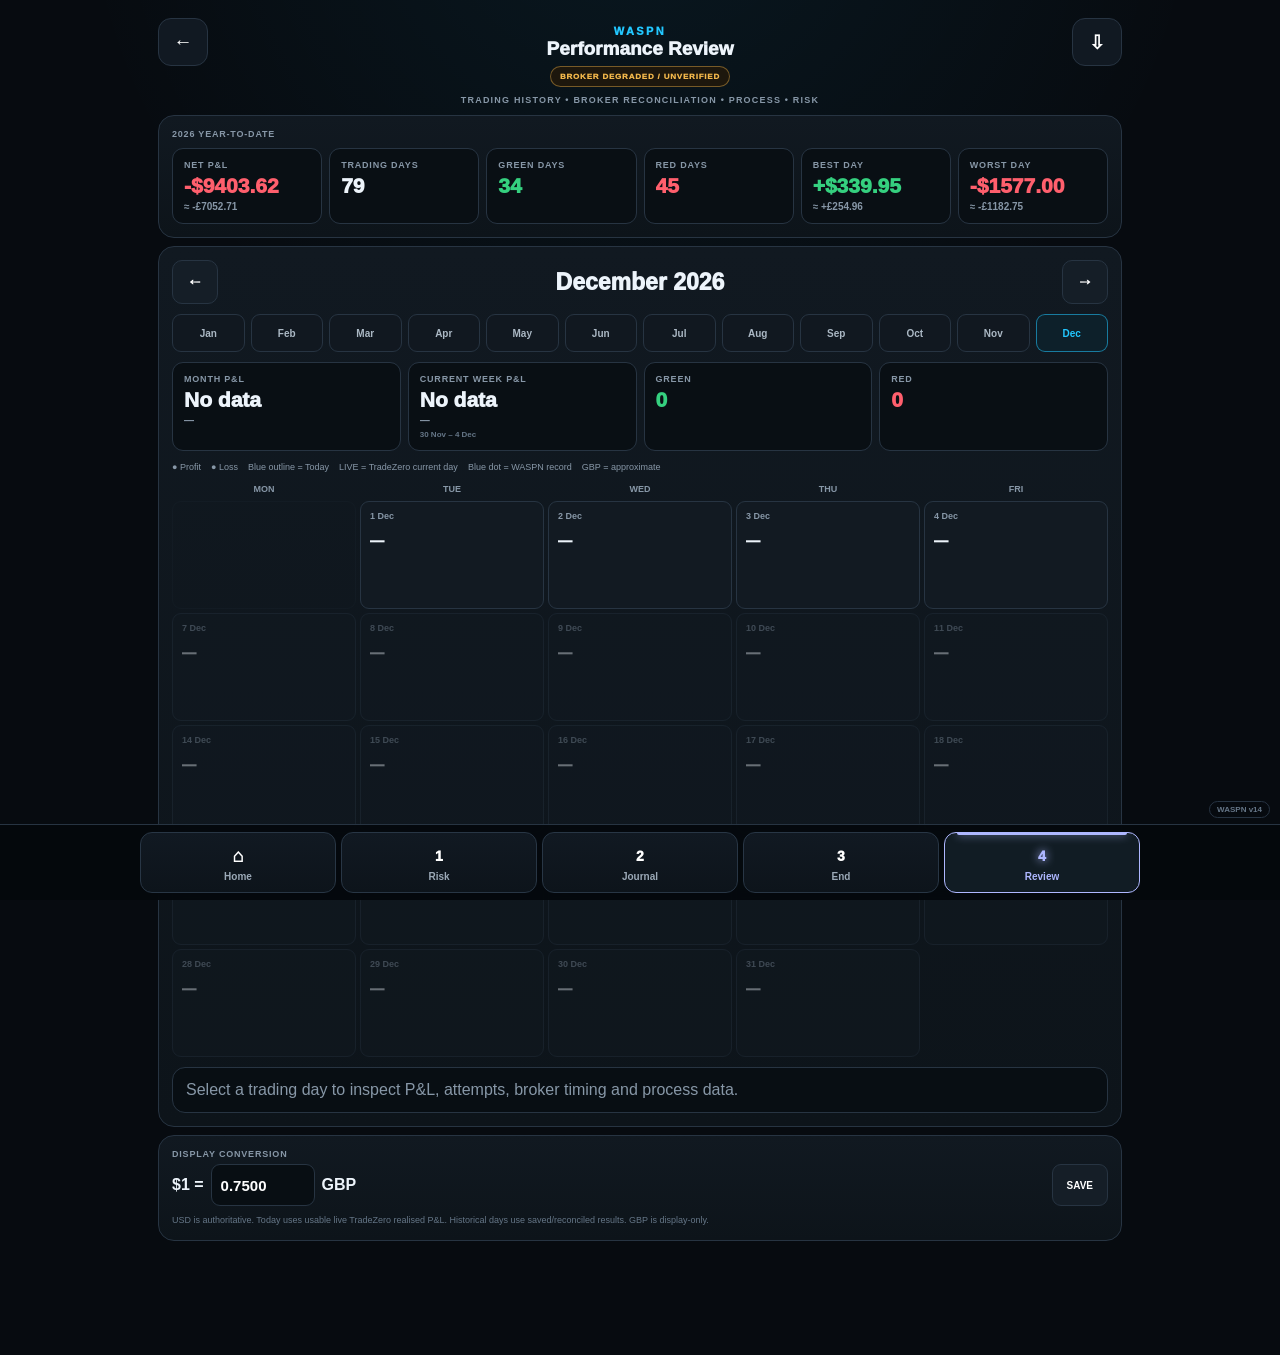
==== calendar-2026.html @ b07066f9 "feat: unify policy UI and harden PWA consistency" ====
<!DOCTYPE html>
<html lang="en">
<head>
<meta charset="UTF-8">
<meta name="viewport" content="width=device-width,initial-scale=1.0,viewport-fit=cover">
<meta name="theme-color" content="#070b10">
<meta name="apple-mobile-web-app-capable" content="yes">
<meta name="apple-mobile-web-app-status-bar-style" content="black-translucent">
<meta name="apple-mobile-web-app-title" content="WASPN">
<meta name="mobile-web-app-capable" content="yes">
<meta name="color-scheme" content="dark">

<link rel="manifest" href="manifest.webmanifest">
<link rel="apple-touch-icon" href="apple-touch-icon.png">

<title>WASPN • Performance Review</title>

<style>
:root{
  --bg:#070b10;
  --panel:#10171f;
  --panel2:#151e28;
  --panel3:#0b1117;
  --border:#273442;
  --text:#edf4fb;
  --muted:#8797a7;
  --muted2:#657687;
  --green:#35d07f;
  --red:#ff5f6d;
  --blue:#22c7ff;
  --amber:#f3b84b;
}

*{box-sizing:border-box}

html{
  min-height:100%;
  background:#070b10;
  -webkit-text-size-adjust:100%;
  scroll-behavior:smooth;
}

body{
  margin:0;
  min-height:100vh;
  min-height:100dvh;
  background:
    radial-gradient(circle at 50% -10%,rgba(34,199,255,.07),transparent 35%),
    #070b10;
  color:var(--text);
  font-family:-apple-system,BlinkMacSystemFont,"Segoe UI",Arial,Helvetica,sans-serif;
}

button,input{font:inherit}
button,a{-webkit-tap-highlight-color:transparent}

.wrap{
  width:100%;
  max-width:1000px;
  margin:0 auto;
  padding:max(10px,env(safe-area-inset-top)) 10px max(24px,env(safe-area-inset-bottom));
}

.topbar{
  display:grid;
  grid-template-columns:50px 1fr 50px;
  align-items:center;
  gap:8px;
}

.icon-btn{
  width:50px;
  height:48px;
  display:flex;
  align-items:center;
  justify-content:center;
  border:1px solid var(--border);
  border-radius:13px;
  background:#111922;
  color:white;
  text-decoration:none;
  font-size:19px;
  font-weight:900;
}

.icon-btn:active{transform:scale(.97)}

.product{text-align:center}

.wordmark{
  color:var(--blue);
  font-size:11px;
  font-weight:950;
  letter-spacing:2.4px;
}

.page-title{
  margin-top:1px;
  font-size:19px;
  font-weight:950;
}

.sub{
  margin:8px 0 10px;
  text-align:center;
  color:var(--muted);
  font-size:9px;
  font-weight:850;
  letter-spacing:1.2px;
  text-transform:uppercase;
}

.card{
  margin-top:8px;
  padding:13px;
  background:linear-gradient(180deg,#111921,#0d141a);
  border:1px solid var(--border);
  border-radius:16px;
}

.label{
  color:var(--muted);
  font-size:9px;
  font-weight:900;
  letter-spacing:.8px;
  text-transform:uppercase;
}

.green{color:var(--green)}
.red{color:var(--red)}
.blue{color:var(--blue)}
.amber{color:var(--amber)}
.muted{color:var(--muted)}

.year-grid{
  display:grid;
  grid-template-columns:1fr 1fr;
  gap:7px;
}

.metric{
  min-width:0;
  padding:11px;
  background:#090f14;
  border:1px solid var(--border);
  border-radius:11px;
}

.metric-value{
  margin-top:4px;
  font-size:21px;
  font-weight:950;
  white-space:nowrap;
  overflow:hidden;
  font-variant-numeric:tabular-nums;
}

.metric-sub{
  margin-top:3px;
  color:var(--muted);
  font-size:10px;
  font-weight:800;
  white-space:nowrap;
  overflow:hidden;
}

.week-range{
  margin-top:4px;
  color:var(--muted2);
  font-size:8px;
  font-weight:800;
  white-space:nowrap;
  overflow:hidden;
}

.month-head{
  display:grid;
  grid-template-columns:46px 1fr 46px;
  gap:7px;
  align-items:center;
}

.nav-btn{
  height:44px;
  border:1px solid var(--border);
  border-radius:10px;
  background:#151e27;
  color:white;
  font-weight:950;
  cursor:pointer;
}

.month-title{
  text-align:center;
  font-size:23px;
  font-weight:950;
}

.month-buttons{
  display:grid;
  grid-template-columns:repeat(4,1fr);
  gap:6px;
  margin-top:10px;
}

.month-jump{
  min-height:38px;
  border:1px solid var(--border);
  border-radius:9px;
  background:#111820;
  color:#abb8c4;
  font-size:10px;
  font-weight:900;
  cursor:pointer;
}

.month-jump.active{
  color:var(--blue);
  border-color:rgba(34,199,255,.55);
  background:#0d202a;
}

.month-stats{
  display:grid;
  grid-template-columns:1fr 1fr;
  gap:7px;
  margin-top:10px;
}

.legend{
  display:flex;
  flex-wrap:wrap;
  gap:10px;
  margin-top:11px;
  color:var(--muted);
  font-size:9px;
}

.calendar{
  display:grid;
  grid-template-columns:repeat(5,minmax(0,1fr));
  gap:4px;
  margin-top:12px;
}

.weekday{
  padding-bottom:3px;
  text-align:center;
  color:var(--muted);
  font-size:9px;
  font-weight:900;
  text-transform:uppercase;
}

.day{
  position:relative;
  min-width:0;
  min-height:91px;
  overflow:hidden;
  padding:7px 5px;
  background:#121a22;
  border:1px solid var(--border);
  border-radius:9px;
  cursor:pointer;
}

.day.empty{
  opacity:.15;
  cursor:default;
}

.day.future{
  opacity:.4;
}

.day.today{
  border:2px solid var(--blue);
  box-shadow:
    0 0 0 1px rgba(34,199,255,.18),
    0 0 18px rgba(34,199,255,.12);
}

.day.today::before{
  content:"TODAY";
  position:absolute;
  top:4px;
  left:5px;
  color:var(--blue);
  font-size:6px;
  font-weight:950;
  letter-spacing:.6px;
}

.day.today .date{
  padding-top:8px;
}

.day.green-day{
  background:#0f1e16;
  border-color:#28583e;
}

.day.red-day{
  background:#211216;
  border-color:#58303a;
}

.day.today.green-day,
.day.today.red-day{
  border-color:var(--blue);
}

.day.saved-day::after{
  content:"•";
  position:absolute;
  top:3px;
  right:6px;
  color:var(--blue);
  font-size:17px;
  font-weight:950;
}

.date{
  color:var(--muted);
  font-size:9px;
  font-weight:800;
  white-space:nowrap;
}

.pnl{margin-top:12px}

.pnl-usd{
  font-size:clamp(9px,2.8vw,14px);
  font-weight:950;
  letter-spacing:-.3px;
  white-space:nowrap;
}

.pnl-gbp{
  margin-top:4px;
  color:var(--muted);
  font-size:clamp(8px,2.3vw,11px);
  font-weight:800;
  white-space:nowrap;
}

.live-badge{
  margin-top:5px;
  color:var(--blue);
  font-size:7px;
  font-weight:950;
  letter-spacing:.5px;
  text-transform:uppercase;
}

.detail{
  margin-top:10px;
  padding:13px;
  background:#080e13;
  border:1px solid var(--border);
  border-radius:13px;
}

.detail-date{
  font-size:13px;
  font-weight:950;
}

.detail-main{
  margin-top:6px;
  font-size:31px;
  font-weight:950;
  font-variant-numeric:tabular-nums;
}

.detail-gbp{
  margin-top:2px;
  color:var(--muted);
  font-size:16px;
  font-weight:850;
}

.pnl-source{
  margin-top:7px;
  color:var(--blue);
  font-size:9px;
  font-weight:900;
  letter-spacing:.5px;
  text-transform:uppercase;
}

.detail-grid{
  display:grid;
  grid-template-columns:1fr 1fr;
  gap:7px;
  margin-top:10px;
}

.detail-item{
  padding:9px;
  background:#121a22;
  border:1px solid var(--border);
  border-radius:9px;
}

.detail-value{
  margin-top:4px;
  font-size:14px;
  font-weight:950;
}

.trade{
  margin-top:7px;
  padding:10px;
  background:#121a22;
  border:1px solid var(--border);
  border-radius:9px;
  font-size:11px;
  line-height:1.5;
}

.trade-row{
  display:flex;
  justify-content:space-between;
  gap:10px;
  margin-top:4px;
}

.trade-row span:first-child{color:var(--muted)}

.trade-gbp{
  color:var(--muted);
  font-size:10px;
}

.timing-pending{
  margin-top:7px;
  color:var(--amber);
  font-size:9px;
  font-weight:850;
}

.reconciled{
  margin-top:7px;
  color:var(--blue);
  font-size:9px;
  font-weight:850;
}

.trade-setup{
  margin-top:11px;
  padding-top:10px;
  border-top:1px solid var(--border);
}

.trade-setup-label{
  color:#a9c9d6;
  font-size:9px;
  font-weight:900;
  letter-spacing:.8px;
  text-transform:uppercase;
}

.trade-setup-text{
  margin-top:6px;
  color:var(--text);
  font-size:11px;
  line-height:1.5;
}

.review-note{
  margin-top:8px;
  padding:9px;
  background:#0b151d;
  border:1px solid rgba(34,199,255,.18);
  border-radius:9px;
  color:var(--muted);
  font-size:9px;
  line-height:1.45;
}

.fx-row{
  display:flex;
  align-items:end;
  justify-content:space-between;
  gap:10px;
}

.fx-wrap{
  display:flex;
  align-items:center;
  gap:7px;
  margin-top:5px;
}

.fx-wrap input{
  width:104px;
  min-height:42px;
  padding:8px 9px;
  border:1px solid var(--border);
  border-radius:9px;
  background:#080e13;
  color:white;
  font-size:15px;
  font-weight:900;
}

.save-fx{
  min-height:42px;
  padding:0 14px;
  border:1px solid var(--border);
  border-radius:9px;
  background:#151e27;
  color:white;
  font-size:10px;
  font-weight:900;
}

.fx-note{
  margin-top:8px;
  color:var(--muted2);
  font-size:9px;
  line-height:1.4;
}

@media(min-width:700px){
  .wrap{padding:18px}
  .year-grid{grid-template-columns:repeat(6,1fr)}
  .month-stats{grid-template-columns:repeat(4,1fr)}
  .month-buttons{grid-template-columns:repeat(12,1fr)}
  .day{min-height:108px;padding:9px}
  .detail-grid{grid-template-columns:repeat(4,1fr)}
}
</style>
</head>

<body>

<div class="wrap" id="top">

<header>
  <div class="topbar">
    <a href="index.html" class="icon-btn" aria-label="Home">←</a>

    <div class="product">
      <div class="wordmark">WASPN</div>
      <div class="page-title">Performance Review</div>
    </div>

    <a href="data-backup.html" class="icon-btn" aria-label="Backup">⇩</a>
  </div>

  <div class="sub">
    Trading History • Broker Reconciliation • Process • Risk
  </div>
</header>

<section class="card">
  <div class="label">2026 Year-to-Date</div>

  <div class="year-grid" style="margin-top:9px;">

    <div class="metric">
      <div class="label">Net P&amp;L</div>
      <div id="yearPnlUsd" class="metric-value">—</div>
      <div id="yearPnlGbp" class="metric-sub">—</div>
    </div>

    <div class="metric">
      <div class="label">Trading Days</div>
      <div id="yearDays" class="metric-value">0</div>
    </div>

    <div class="metric">
      <div class="label">Green Days</div>
      <div id="yearGreen" class="metric-value green">0</div>
    </div>

    <div class="metric">
      <div class="label">Red Days</div>
      <div id="yearRed" class="metric-value red">0</div>
    </div>

    <div class="metric">
      <div class="label">Best Day</div>
      <div id="yearBestDayUsd" class="metric-value green">—</div>
      <div id="yearBestDayGbp" class="metric-sub">—</div>
    </div>

    <div class="metric">
      <div class="label">Worst Day</div>
      <div id="yearWorstDayUsd" class="metric-value red">—</div>
      <div id="yearWorstDayGbp" class="metric-sub">—</div>
    </div>

  </div>
</section>

<section class="card">

  <div class="month-head">
    <button id="prev" class="nav-btn" type="button">←</button>
    <div id="monthTitle" class="month-title">—</div>
    <button id="next" class="nav-btn" type="button">→</button>
  </div>

  <div id="monthButtons" class="month-buttons"></div>

  <div class="month-stats">

    <div class="metric">
      <div class="label">Month P&amp;L</div>
      <div id="monthPnlUsd" class="metric-value">—</div>
      <div id="monthPnlGbp" class="metric-sub">—</div>
    </div>

    <div class="metric">
      <div class="label">Current Week P&amp;L</div>
      <div id="weekPnlUsd" class="metric-value">—</div>
      <div id="weekPnlGbp" class="metric-sub">—</div>
      <div id="weekRange" class="week-range">—</div>
    </div>

    <div class="metric">
      <div class="label">Green</div>
      <div id="greenDays" class="metric-value green">0</div>
    </div>

    <div class="metric">
      <div class="label">Red</div>
      <div id="redDays" class="metric-value red">0</div>
    </div>

  </div>

  <div class="legend">
    <span>● Profit</span>
    <span>● Loss</span>
    <span>Blue outline = Today</span>
    <span>LIVE = TradeZero current day</span>
    <span>Blue dot = WASPN record</span>
    <span>GBP = approximate</span>
  </div>

  <div class="calendar">
    <div class="weekday">Mon</div>
    <div class="weekday">Tue</div>
    <div class="weekday">Wed</div>
    <div class="weekday">Thu</div>
    <div class="weekday">Fri</div>

    <div id="calendarDays" style="display:contents;"></div>
  </div>

  <div id="detail" class="detail">
    <div class="muted">
      Select a trading day to inspect P&amp;L, attempts, broker timing and process data.
    </div>
  </div>

</section>

<section class="card">

  <div class="fx-row">

    <div>
      <div class="label">Display Conversion</div>

      <div class="fx-wrap">
        <strong>$1 =</strong>

        <input
          id="fxRate"
          type="number"
          min="0.01"
          max="2"
          step="0.0001"
          value="0.7500"
        >

        <strong>GBP</strong>
      </div>
    </div>

    <button id="saveFxBtn" class="save-fx" type="button">
      SAVE
    </button>

  </div>

  <div class="fx-note">
    USD is authoritative. Today uses usable live TradeZero realised P&amp;L. Historical days use saved/reconciled results. GBP is display-only.
  </div>

</section>

</div>

<script src="session-rules.js?v=4"></script>
<script src="tradezero-live.js?v=4"></script>

<script>

const STORAGE_KEY = "waspnJournalV2";
const FX_STORAGE_KEY = "waspnUsdGbpRateV1";
const DEFAULT_FX_RATE = 0.7500;

const tradingData = {
  "2026-06-30":50.30,

  "2026-07-01":39.67,
  "2026-07-02":-379.18,
  "2026-07-06":-208.32,
  "2026-07-07":-225.94,
  "2026-07-08":-83.53,
  "2026-07-09":100.11,
  "2026-07-10":-394.58,
  "2026-07-13":18.12,
  "2026-07-14":-116.76,
  "2026-07-15":5.86,
  "2026-07-16":-83.74,
  "2026-07-17":-18.83,
  "2026-07-20":-35.90,
  "2026-07-21":45.40,
  "2026-07-22":85.58,
  "2026-07-23":-383.95,
  "2026-07-24":-296.24,
  "2026-07-27":-481.58,
  "2026-07-28":-558.70,
  "2026-07-29":16.89,
  "2026-07-30":24.27,
  "2026-07-31":15.92,

  "2026-08-03":47.24,
  "2026-08-04":99.86,
  "2026-08-05":59.42,
  "2026-08-06":-105.88,
  "2026-08-07":72.98,
  "2026-08-10":-386.95,
  "2026-08-11":-152.17,
  "2026-08-12":-67.56,
  "2026-08-13":20.05,
  "2026-08-14":-29.16,
  "2026-08-17":-7.59,
  "2026-08-18":197.55,
  "2026-08-19":98.21,
  "2026-08-20":-1577.00,
  "2026-08-21":10.56,
  "2026-08-24":-3.68,
  "2026-08-25":-435.49,
  "2026-08-26":-840.25,
  "2026-08-27":33.55,
  "2026-08-28":46.90,
  "2026-08-31":96.24,

  "2026-09-01":-193.99,
  "2026-09-02":-41.68,
  "2026-09-03":-232.65,
  "2026-09-04":-403.03,
  "2026-09-08":-21.27,
  "2026-09-09":188.32,
  "2026-09-10":39.66,
  "2026-09-11":-42.66,
  "2026-09-14":-14.48,
  "2026-09-15":-220.39,
  "2026-09-16":159.08,
  "2026-09-17":169.43,
  "2026-09-18":86.85,
  "2026-09-21":-544.24,
  "2026-09-22":182.20,
  "2026-09-23":-855.48,
  "2026-09-24":51.15,
  "2026-09-25":-423.36,
  "2026-09-30":-150.79,

  "2026-10-01":39.76,
  "2026-10-02":-19.49,
  "2026-10-05":-509.05,
  "2026-10-06":176.03,
  "2026-10-07":48.84,
  "2026-10-08":-142.03,
  "2026-10-09":-86.05,
  "2026-10-12":293.19,
  "2026-10-13":339.95,
  "2026-10-14":122.73,
  "2026-10-15":-908.32,
  "2026-10-19":-2.53,
  "2026-10-20":-74.58,
  "2026-10-21":-31.44,
  "2026-10-22":-599.78,
  "2026-10-23":-95.22
};

const months = [
  "January","February","March","April",
  "May","June","July","August",
  "September","October","November","December"
];

function getJournal(){
  try{
    return JSON.parse(
      localStorage.getItem(STORAGE_KEY)
    ) || {};
  }catch{
    return {};
  }
}

function getNewYorkDateParts(){
  const parts = new Intl.DateTimeFormat(
    "en-CA",
    {
      timeZone:"America/New_York",
      year:"numeric",
      month:"2-digit",
      day:"2-digit"
    }
  ).formatToParts(new Date());

  const values = {};

  parts.forEach(part => {
    if(part.type !== "literal"){
      values[part.type] = part.value;
    }
  });

  return {
    year:Number(values.year),
    month:Number(values.month),
    day:Number(values.day)
  };
}

function getNewYorkDateKey(){
  const ny = getNewYorkDateParts();

  return (
    String(ny.year) +
    "-" +
    String(ny.month).padStart(2,"0") +
    "-" +
    String(ny.day).padStart(2,"0")
  );
}

const initialNyDate = getNewYorkDateParts();

let currentMonth =
  initialNyDate.year === 2026
    ? initialNyDate.month - 1
    : 9;

function getLiveTradeZeroResult(date){

  if(date !== getNewYorkDateKey()){
    return null;
  }

  if(
    !window.WASPNTradeZero ||
    typeof window.WASPNTradeZero.getState !== "function"
  ){
    return null;
  }

  let state;

  try{
    state = window.WASPNTradeZero.getState();
  }catch{
    return null;
  }

  if(!state || typeof state !== "object"){
    return null;
  }

  if(
    state.tradeDate &&
    state.tradeDate !== date
  ){
    return null;
  }

  const pnl =
    Number(state.dayRealized);

  if(!Number.isFinite(pnl)){
    return null;
  }

  const explicitlyUsable =
    state.usable === true;

  const compatibleUsable =
    state.usable !== false &&
    state.tradeZeroConnected === true &&
    state.dataFresh === true;

  if(
    !explicitlyUsable &&
    !compatibleUsable
  ){
    return null;
  }

  return {
    value:pnl,
    source:"TradeZero live",
    live:true
  };
}

function getDailyResult(
  date,
  day = null
){

  const live =
    getLiveTradeZeroResult(date);

  if(live){
    return live;
  }

  const record =
    day ||
    getJournal()[date] ||
    {};

  if(
    typeof record.brokerDailyNet === "number" &&
    Number.isFinite(record.brokerDailyNet)
  ){
    return {
      value:record.brokerDailyNet,
      source:"Broker reconciled",
      live:false
    };
  }

  if(
    Object.prototype.hasOwnProperty.call(
      tradingData,
      date
    )
  ){
    return {
      value:tradingData[date],
      source:"Broker history",
      live:false
    };
  }

  if(
    typeof record.totalNet === "number" &&
    Number.isFinite(record.totalNet)
  ){
    return {
      value:record.totalNet,
      source:"WASPN Journal",
      live:false
    };
  }

  return {
    value:null,
    source:"No P&L",
    live:false
  };
}

function combined(){

  const data = {
    ...tradingData
  };

  const journal =
    getJournal();

  Object.entries(journal)
    .forEach(([date,day]) => {

      const result =
        getDailyResult(date,day);

      if(
        typeof result.value === "number" &&
        Number.isFinite(result.value)
      ){
        data[date] = result.value;
      }

    });

  const today =
    getNewYorkDateKey();

  const live =
    getLiveTradeZeroResult(today);

  if(live){
    data[today] = live.value;
  }

  return data;
}

function getFxRate(){

  const saved =
    Number(
      localStorage.getItem(
        FX_STORAGE_KEY
      )
    );

  if(
    Number.isFinite(saved) &&
    saved > 0
  ){
    return saved;
  }

  return DEFAULT_FX_RATE;
}

function saveFxRate(){

  const input =
    document.getElementById(
      "fxRate"
    );

  const rate =
    Number(input.value);

  if(
    !Number.isFinite(rate) ||
    rate <= 0
  ){
    alert(
      "Enter a valid USD → GBP conversion rate."
    );

    return;
  }

  localStorage.setItem(
    FX_STORAGE_KEY,
    String(rate)
  );

  input.value =
    rate.toFixed(4);

  render();
}

function usdMoney(value){

  const n =
    Number(value || 0);

  if(n > 0){
    return "+$" + n.toFixed(2);
  }

  if(n < 0){
    return "-$" + Math.abs(n).toFixed(2);
  }

  return "$0.00";
}

function gbpMoney(usdValue){

  const gbp =
    Number(usdValue || 0) *
    getFxRate();

  if(gbp > 0){
    return "≈ +£" + gbp.toFixed(2);
  }

  if(gbp < 0){
    return "≈ -£" + Math.abs(gbp).toFixed(2);
  }

  return "≈ £0.00";
}

function isoFromUtcDate(date){
  return (
    date.getUTCFullYear() +
    "-" +
    String(
      date.getUTCMonth() + 1
    ).padStart(2,"0") +
    "-" +
    String(
      date.getUTCDate()
    ).padStart(2,"0")
  );
}

function getCurrentTradingWeek(){

  const ny =
    getNewYorkDateParts();

  const today =
    new Date(
      Date.UTC(
        ny.year,
        ny.month - 1,
        ny.day
      )
    );

  const weekday =
    today.getUTCDay();

  const daysFromMonday =
    weekday === 0
      ? 6
      : weekday - 1;

  const monday =
    new Date(today);

  monday.setUTCDate(
    today.getUTCDate() -
    daysFromMonday
  );

  const friday =
    new Date(monday);

  friday.setUTCDate(
    monday.getUTCDate() + 4
  );

  return {
    monday,
    friday,
    mondayKey:isoFromUtcDate(monday),
    fridayKey:isoFromUtcDate(friday)
  };
}

function shortDateLabel(date){
  return date.toLocaleDateString(
    "en-GB",
    {
      timeZone:"UTC",
      day:"numeric",
      month:"short"
    }
  );
}

function renderWeeklyPnl(){

  const week =
    getCurrentTradingWeek();

  const data =
    combined();

  let total = 0;
  let days = 0;

  Object.entries(data)
    .forEach(([date,value]) => {

      if(
        date >= week.mondayKey &&
        date <= week.fridayKey &&
        typeof value === "number" &&
        Number.isFinite(value)
      ){
        total += value;
        days++;
      }

    });

  const usd =
    document.getElementById(
      "weekPnlUsd"
    );

  const gbp =
    document.getElementById(
      "weekPnlGbp"
    );

  const range =
    document.getElementById(
      "weekRange"
    );

  range.textContent =
    shortDateLabel(week.monday) +
    " – " +
    shortDateLabel(week.friday);

  if(days === 0){

    usd.textContent = "No data";
    gbp.textContent = "—";
    usd.className = "metric-value";

    return;
  }

  usd.textContent =
    usdMoney(total);

  gbp.textContent =
    gbpMoney(total);

  usd.className =
    "metric-value " +
    (
      total >= 0
        ? "green"
        : "red"
    );
}

function timeToSeconds(value){

  if(!value){
    return null;
  }

  const match =
    String(value)
      .trim()
      .match(
        /^(\d{1,2}):(\d{2})(?::(\d{2}))?$/
      );

  if(!match){
    return null;
  }

  const hours =
    Number(match[1]);

  const minutes =
    Number(match[2]);

  const seconds =
    Number(match[3] || 0);

  if(
    hours > 23 ||
    minutes > 59 ||
    seconds > 59
  ){
    return null;
  }

  return (
    hours * 3600 +
    minutes * 60 +
    seconds
  );
}

function durationLabel(entry,exit){

  const start =
    timeToSeconds(entry);

  const finish =
    timeToSeconds(exit);

  if(
    start === null ||
    finish === null
  ){
    return null;
  }

  let duration =
    finish - start;

  if(duration < 0){
    duration +=
      24 * 60 * 60;
  }

  const minutes =
    Math.floor(duration / 60);

  const seconds =
    duration % 60;

  if(minutes >= 60){

    const hours =
      Math.floor(minutes / 60);

    const remainingMinutes =
      minutes % 60;

    return (
      hours +
      "h " +
      remainingMinutes +
      "m"
    );
  }

  return (
    minutes +
    "m " +
    String(seconds).padStart(2,"0") +
    "s"
  );
}

function key(month,day){

  return (
    "2026-" +
    String(month + 1).padStart(2,"0") +
    "-" +
    String(day).padStart(2,"0")
  );
}

function monthEntries(month){

  const prefix =
    "2026-" +
    String(month + 1).padStart(2,"0");

  return Object.entries(combined())
    .filter(([date]) =>
      date.startsWith(prefix)
    );
}

function setMoneyStat(
  usdId,
  gbpId,
  value,
  empty = false
){

  const usd =
    document.getElementById(usdId);

  const gbp =
    document.getElementById(gbpId);

  if(empty){
    usd.textContent = "—";
    gbp.textContent = "—";
    return;
  }

  usd.textContent =
    usdMoney(value);

  gbp.textContent =
    gbpMoney(value);
}

function renderStats(){

  const entries =
    monthEntries(currentMonth);

  const values =
    entries.map(item => item[1]);

  const total =
    values.reduce(
      (a,b) => a + b,
      0
    );

  const monthUsd =
    document.getElementById(
      "monthPnlUsd"
    );

  if(entries.length){

    setMoneyStat(
      "monthPnlUsd",
      "monthPnlGbp",
      total
    );

    monthUsd.className =
      "metric-value " +
      (
        total >= 0
          ? "green"
          : "red"
      );

  }else{

    monthUsd.textContent =
      "No data";

    document
      .getElementById(
        "monthPnlGbp"
      )
      .textContent =
        "—";

    monthUsd.className =
      "metric-value";
  }

  document
    .getElementById(
      "greenDays"
    )
    .textContent =
      values.filter(
        value => value > 0
      ).length;

  document
    .getElementById(
      "redDays"
    )
    .textContent =
      values.filter(
        value => value < 0
      ).length;

  const all =
    Object.values(combined());

  const ytd =
    all.reduce(
      (a,b) => a + b,
      0
    );

  setMoneyStat(
    "yearPnlUsd",
    "yearPnlGbp",
    ytd
  );

  document
    .getElementById(
      "yearPnlUsd"
    )
    .className =
      "metric-value " +
      (
        ytd >= 0
          ? "green"
          : "red"
      );

  document
    .getElementById(
      "yearDays"
    )
    .textContent =
      all.length;

  document
    .getElementById(
      "yearGreen"
    )
    .textContent =
      all.filter(
        value => value > 0
      ).length;

  document
    .getElementById(
      "yearRed"
    )
    .textContent =
      all.filter(
        value => value < 0
      ).length;

  if(all.length){

    const yearBest =
      Math.max(...all);

    const yearWorst =
      Math.min(...all);

    setMoneyStat(
      "yearBestDayUsd",
      "yearBestDayGbp",
      yearBest
    );

    setMoneyStat(
      "yearWorstDayUsd",
      "yearWorstDayGbp",
      yearWorst
    );

  }else{

    setMoneyStat(
      "yearBestDayUsd",
      "yearBestDayGbp",
      0,
      true
    );

    setMoneyStat(
      "yearWorstDayUsd",
      "yearWorstDayGbp",
      0,
      true
    );
  }

  renderWeeklyPnl();
}

function render(){

  document
    .getElementById(
      "monthTitle"
    )
    .textContent =
      months[currentMonth] +
      " 2026";

  document
    .querySelectorAll(
      ".month-jump"
    )
    .forEach(
      (button,index) => {

        button.classList.toggle(
          "active",
          index === currentMonth
        );
      }
    );

  renderStats();

  const container =
    document.getElementById(
      "calendarDays"
    );

  container.innerHTML = "";

  const first =
    new Date(
      2026,
      currentMonth,
      1
    );

  let dayIndex =
    first.getDay();

  dayIndex =
    dayIndex === 0
      ? 7
      : dayIndex;

  let offset =
    dayIndex - 1;

  if(offset > 4){
    offset = 0;
  }

  for(
    let i = 0;
    i < offset;
    i++
  ){

    const empty =
      document.createElement(
        "div"
      );

    empty.className =
      "day empty";

    container.appendChild(empty);
  }

  const days =
    new Date(
      2026,
      currentMonth + 1,
      0
    ).getDate();

  const data =
    combined();

  const journal =
    getJournal();

  const todayKey =
    getNewYorkDateKey();

  for(
    let day = 1;
    day <= days;
    day++
  ){

    const dateObj =
      new Date(
        2026,
        currentMonth,
        day
      );

    if(
      dateObj.getDay() === 0 ||
      dateObj.getDay() === 6
    ){
      continue;
    }

    const date =
      key(currentMonth,day);

    const result =
      getDailyResult(
        date,
        journal[date]
      );

    const value =
      result.value;

    const cell =
      document.createElement(
        "div"
      );

    cell.className =
      "day";

    if(
      typeof value === "number"
    ){

      cell.classList.add(
        value >= 0
          ? "green-day"
          : "red-day"
      );
    }

    if(journal[date]){
      cell.classList.add(
        "saved-day"
      );
    }

    if(date === todayKey){
      cell.classList.add(
        "today"
      );
    }

    if(date > todayKey){
      cell.classList.add(
        "future"
      );
    }

    const dateEl =
      document.createElement(
        "div"
      );

    dateEl.className =
      "date";

    dateEl.textContent =
      day +
      " " +
      months[currentMonth].slice(0,3);

    const pnl =
      document.createElement(
        "div"
      );

    pnl.className =
      "pnl";

    const pnlUsd =
      document.createElement(
        "div"
      );

    pnlUsd.className =
      "pnl-usd";

    const pnlGbp =
      document.createElement(
        "div"
      );

    pnlGbp.className =
      "pnl-gbp";

    if(
      typeof value === "number"
    ){

      pnlUsd.textContent =
        usdMoney(value);

      pnlGbp.textContent =
        gbpMoney(value);

      pnlUsd.classList.add(
        value >= 0
          ? "green"
          : "red"
      );

    }else{

      pnlUsd.textContent =
        "—";

      pnlGbp.textContent =
        "";
    }

    pnl.appendChild(pnlUsd);
    pnl.appendChild(pnlGbp);

    if(result.live){

      const liveBadge =
        document.createElement(
          "div"
        );

      liveBadge.className =
        "live-badge";

      liveBadge.textContent =
        "LIVE";

      pnl.appendChild(
        liveBadge
      );
    }

    cell.appendChild(dateEl);
    cell.appendChild(pnl);

    if(
      typeof value === "number" ||
      journal[date]
    ){

      cell.addEventListener(
        "click",
        () => showDetail(date)
      );
    }

    container.appendChild(cell);
  }
}

function getTradeNet(trade){

  if(
    typeof trade.actualNet === "number" &&
    Number.isFinite(trade.actualNet)
  ){
    return {
      value:Number(trade.actualNet),
      reconciled:true
    };
  }

  if(
    typeof trade.netPnl === "number" &&
    Number.isFinite(trade.netPnl)
  ){
    return {
      value:Number(trade.netPnl),
      reconciled:false
    };
  }

  if(
    typeof trade.calculatedNet === "number" &&
    Number.isFinite(trade.calculatedNet)
  ){
    return {
      value:Number(trade.calculatedNet),
      reconciled:false
    };
  }

  return {
    value:0,
    reconciled:false
  };
}

function showDetail(date){

  const day =
    getJournal()[date] || {};

  const result =
    getDailyResult(
      date,
      day
    );

  const value =
    result.value;

  const pretty =
    new Date(
      date + "T12:00:00"
    ).toLocaleDateString(
      "en-GB",
      {
        weekday:"long",
        day:"numeric",
        month:"long",
        year:"numeric"
      }
    );

  const trades =
    Array.isArray(day.trades)
      ? day.trades
      : [];

  const compliance =
    day.compliance &&
    typeof day.compliance.score === "number"
      ? day.compliance.score + "/3"
      : "—";

  const score =
    day.sessionScore &&
    typeof day.sessionScore.score === "number"
      ? day.sessionScore.score + "/5"
      : "—";

  const attempt =
    day.liveRisk
      ? (
          day.liveRisk.maxAttemptReached ??
          day.liveRisk.attempt ??
          0
        )
      : "—";

  const warning =
    day.liveRisk
      ? (
          day.liveRisk.warningReached
            ? "Yes"
            : "No"
        )
      : "—";

  const hardStop =
    day.liveRisk
      ? (
          day.liveRisk.hardStopReached
            ? "Yes"
            : "No"
        )
      : "—";

  const behavioural =
    day.liveRisk
      ? (
          day.liveRisk?.tilt ||
          day.liveRisk?.behaviouralLock?.active ||
          day.liveRisk?.behaviouralLock?.resetGateRequired ||
          trades.some(
            trade => trade.tilt === "yes"
          )
            ? "Yes"
            : "No"
        )
      : (
          trades.some(
            trade => trade.tilt === "yes"
          )
            ? "Yes"
            : "—"
        );

  const timedTrades =
    trades.filter(
      trade =>
        timeToSeconds(
          trade?.entryTime
        ) !== null &&
        timeToSeconds(
          trade?.exitTime
        ) !== null
    ).length;

  const timingStatus =
    trades.length > 0
      ? timedTrades +
        "/" +
        trades.length
      : "—";

  const tradeHtml =
    trades.map(
      (trade,index) => {

        const tradeNet =
          getTradeNet(trade);

        const net =
          tradeNet.value;

        const duration =
          durationLabel(
            trade.entryTime,
            trade.exitTime
          );

        const hasTiming =
          duration !== null;

        const entryPrice =
          Number(
            trade.entryPrice || 0
          );

        const exitPrice =
          Number(
            trade.exitPrice || 0
          );

        const shares =
          Number(
            trade.shares || 0
          );

        const journalFees =
          Number(
            trade.fees || 0
          );

        const brokerFees =
          (
            typeof trade.brokerFees === "number" &&
            Number.isFinite(
              trade.brokerFees
            )
          )
            ? Number(
                trade.brokerFees
              )
            : null;

        const displayedFees =
          brokerFees !== null
            ? brokerFees
            : journalFees;

        const setupReason =
          String(
            trade.setupReason ??
            trade.setup ??
            ""
          ).trim();

        return `
          <div class="trade">

            <strong>
              Trade ${index + 1}
              ${
                trade.ticker
                  ? " • " +
                    escapeHtml(
                      trade.ticker
                    )
                  : ""
              }
            </strong>

            <br>

            ${escapeHtml(
              trade.side || ""
            )}

            ${
              entryPrice
                ? `
                  <div class="trade-row">
                    <span>Entry</span>
                    <strong>${entryPrice}</strong>
                  </div>
                `
                : ""
            }

            ${
              exitPrice
                ? `
                  <div class="trade-row">
                    <span>Exit</span>
                    <strong>${exitPrice}</strong>
                  </div>
                `
                : ""
            }

            ${
              shares
                ? `
                  <div class="trade-row">
                    <span>Shares</span>
                    <strong>${shares}</strong>
                  </div>
                `
                : ""
            }

            ${
              displayedFees
                ? `
                  <div class="trade-row">
                    <span>
                      ${
                        brokerFees !== null
                          ? "Broker Fees"
                          : "Fees"
                      }
                    </span>
                    <strong>
                      -$${displayedFees.toFixed(2)}
                    </strong>
                  </div>
                `
                : ""
            }

            <div class="trade-row">
              <span>
                ${
                  tradeNet.reconciled
                    ? "Broker Trade Net"
                    : "Trade Net"
                }
              </span>

              <strong class="${net >= 0 ? "green" : "red"}">
                ${usdMoney(net)}
              </strong>
            </div>

            <div class="trade-gbp">
              ${gbpMoney(net)}
            </div>

            ${
              tradeNet.reconciled
                ? `
                  <div class="reconciled">
                    Broker P&amp;L reconciled
                  </div>
                `
                : ""
            }

            ${
              hasTiming
                ? `
                  <div class="reconciled">
                    Broker timing reconciled
                  </div>

                  <div class="trade-row">
                    <span>Entry Time</span>
                    <strong>
                      ${escapeHtml(
                        trade.entryTime
                      )}
                    </strong>
                  </div>

                  <div class="trade-row">
                    <span>Exit Time</span>
                    <strong>
                      ${escapeHtml(
                        trade.exitTime
                      )}
                    </strong>
                  </div>

                  <div class="trade-row">
                    <span>Duration</span>
                    <strong>${duration}</strong>
                  </div>
                `
                : `
                  <div class="timing-pending">
                    Timing pending broker reconciliation
                  </div>
                `
            }

            ${
              setupReason
                ? `
                  <div class="trade-setup">
                    <div class="trade-setup-label">
                      Setup Traded / Reason Trade Taken
                    </div>

                    <div class="trade-setup-text">
                      ${escapeHtml(
                        setupReason
                      )}
                    </div>
                  </div>
                `
                : ""
            }

          </div>
        `;
      }
    ).join("");

  const resultClass =
    typeof value === "number"
      ? (
          value >= 0
            ? "green"
            : "red"
        )
      : "";

  document
    .getElementById(
      "detail"
    )
    .innerHTML = `

      <div class="detail-date">
        ${pretty}
      </div>

      ${
        typeof value === "number"
          ? `
            <div class="detail-main ${resultClass}">
              ${usdMoney(value)}
            </div>

            <div class="detail-gbp">
              ${gbpMoney(value)}
            </div>

            <div class="pnl-source">
              P&amp;L source •
              ${escapeHtml(
                result.source
              )}
            </div>
          `
          : `
            <div class="detail-main">
              No saved P&amp;L
            </div>
          `
      }

      <div class="detail-grid">

        <div class="detail-item">
          <div class="label">Trades</div>
          <div class="detail-value">
            ${trades.length}
          </div>
        </div>

        <div class="detail-item">
          <div class="label">Max Attempt</div>
          <div class="detail-value">
            ${attempt}
          </div>
        </div>

        <div class="detail-item">
          <div class="label">Compliance</div>
          <div class="detail-value">
            ${compliance}
          </div>
        </div>

        <div class="detail-item">
          <div class="label">Process Score</div>
          <div class="detail-value">
            ${score}
          </div>
        </div>

        <div class="detail-item">
          <div class="label">-$75 Warning</div>
          <div class="detail-value">
            ${warning}
          </div>
        </div>

        <div class="detail-item">
          <div class="label">-$100 Stop</div>
          <div class="detail-value">
            ${hardStop}
          </div>
        </div>

        <div class="detail-item">
          <div class="label">Behavioural Risk</div>
          <div class="detail-value">
            ${behavioural}
          </div>
        </div>

        <div class="detail-item">
          <div class="label">Journal</div>
          <div class="detail-value">
            ${
              day.journalSavedAt
                ? "Saved"
                : "—"
            }
          </div>
        </div>

        <div class="detail-item">
          <div class="label">Broker Timing</div>
          <div class="detail-value">
            ${timingStatus}
          </div>
        </div>

      </div>

      ${
        result.live
          ? `
            <div class="review-note">
              Today’s P&amp;L is live from TradeZero and may change as additional trades complete. The permanent historical record will use the reconciled/saved result.
            </div>
          `
          : trades.length
            ? `
              <div class="review-note">
                Daily P&amp;L uses the broker-authoritative result when available. Reconciled trades use broker actual P&amp;L while the original WASPN setup, process and risk record remains attached to the day.
              </div>
            `
            : ""
      }

      ${tradeHtml}

      ${
        day.notes
          ? `
            <div class="trade">
              <strong>Session Note</strong>
              <br>
              ${escapeHtml(day.notes)}
            </div>
          `
          : ""
      }
    `;
}

function escapeHtml(value){
  return String(value || "")
    .replaceAll("&","&amp;")
    .replaceAll("<","&lt;")
    .replaceAll(">","&gt;")
    .replaceAll('"',"&quot;")
    .replaceAll("'","&#039;");
}

function buildButtons(){

  const holder =
    document.getElementById(
      "monthButtons"
    );

  months.forEach(
    (month,index) => {

      const button =
        document.createElement(
          "button"
        );

      button.className =
        "month-jump";

      button.textContent =
        month.slice(0,3);

      button.addEventListener(
        "click",
        () => {
          currentMonth = index;
          render();
        }
      );

      holder.appendChild(button);
    }
  );
}

document
  .getElementById("prev")
  .addEventListener(
    "click",
    () => {

      currentMonth =
        currentMonth === 0
          ? 11
          : currentMonth - 1;

      render();
    }
  );

document
  .getElementById("next")
  .addEventListener(
    "click",
    () => {

      currentMonth =
        currentMonth === 11
          ? 0
          : currentMonth + 1;

      render();
    }
  );

document
  .getElementById("saveFxBtn")
  .addEventListener(
    "click",
    saveFxRate
  );

document
  .getElementById("fxRate")
  .addEventListener(
    "change",
    saveFxRate
  );

window.addEventListener(
  "waspn:tradezero-update",
  render
);

window.addEventListener(
  "storage",
  render
);

window.addEventListener(
  "focus",
  render
);

window.addEventListener(
  "pageshow",
  render
);

document
  .getElementById("fxRate")
  .value =
    getFxRate().toFixed(4);

buildButtons();
render();

</script>

<script src="workflow-nav.js?v=5"></script>

</body>
</html>
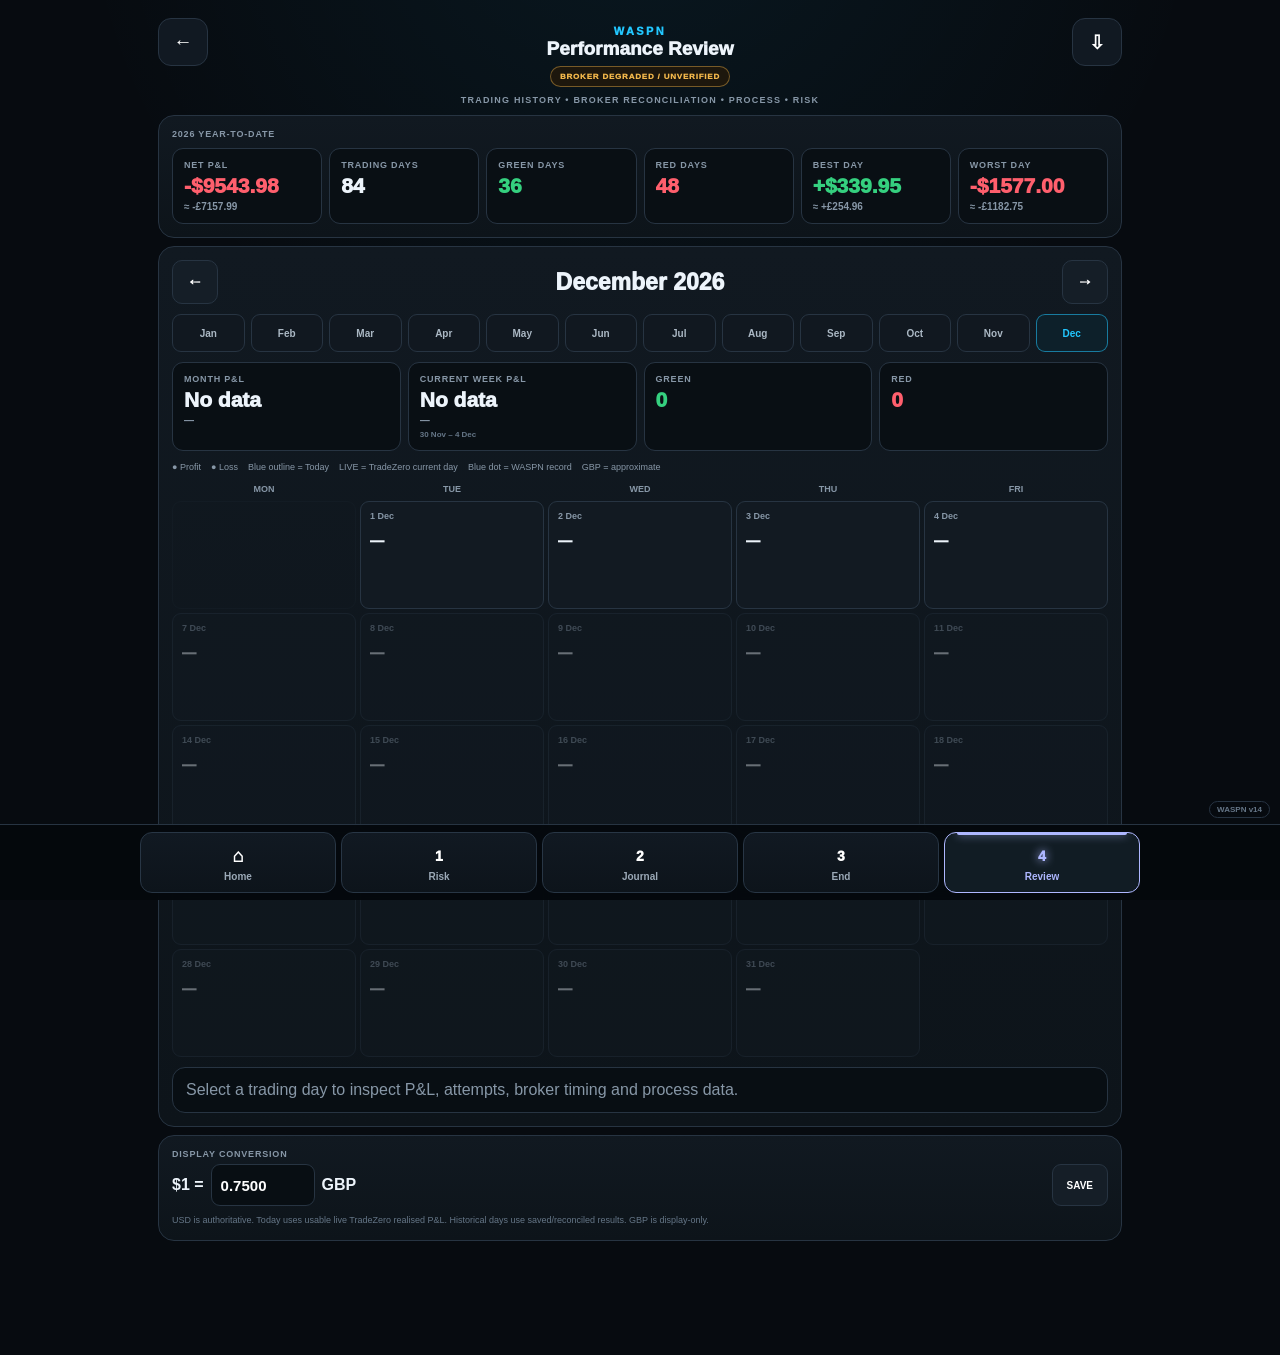
==== commit eb2b677c: "Restore October 26–30 broker net P&L as non-destructive Review history" ====
--- a/calendar-2026.html
+++ b/calendar-2026.html
@@ -789,7 +789,12 @@
   "2026-10-20":-74.58,
   "2026-10-21":-31.44,
   "2026-10-22":-599.78,
-  "2026-10-23":-95.22
+  "2026-10-23":-95.22,
+  "2026-10-26":-17.86,
+  "2026-10-27":64.33,
+  "2026-10-28":-179.18,
+  "2026-10-29":24.22,
+  "2026-10-30":-31.87
 };
 
 const months = [
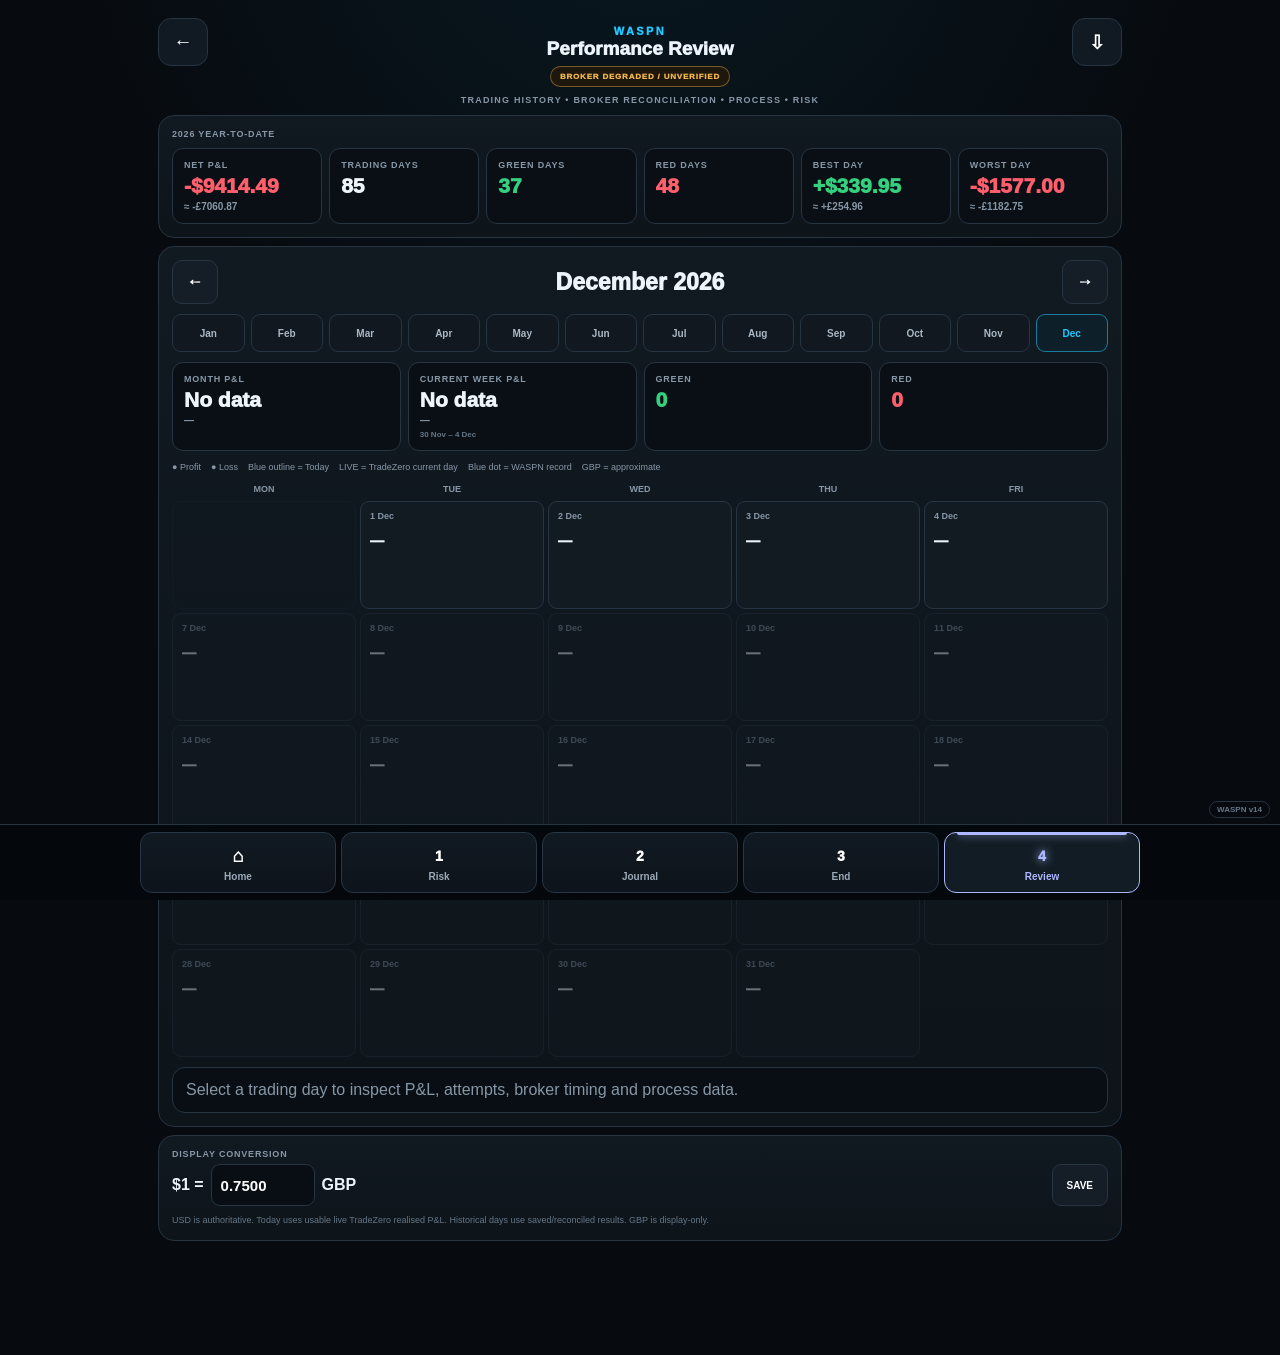
==== commit 0b437bcf: "Show fee-adjusted November 3 broker net in Review fallback history" ====
--- a/calendar-2026.html
+++ b/calendar-2026.html
@@ -794,7 +794,9 @@
   "2026-10-27":64.33,
   "2026-10-28":-179.18,
   "2026-10-29":24.22,
-  "2026-10-30":-31.87
+  "2026-10-30":-31.87,
+  // Fee-adjusted TradeZero execution CSV reconciled on 2026-11-04.
+  "2026-11-03":129.49
 };
 
 const months = [
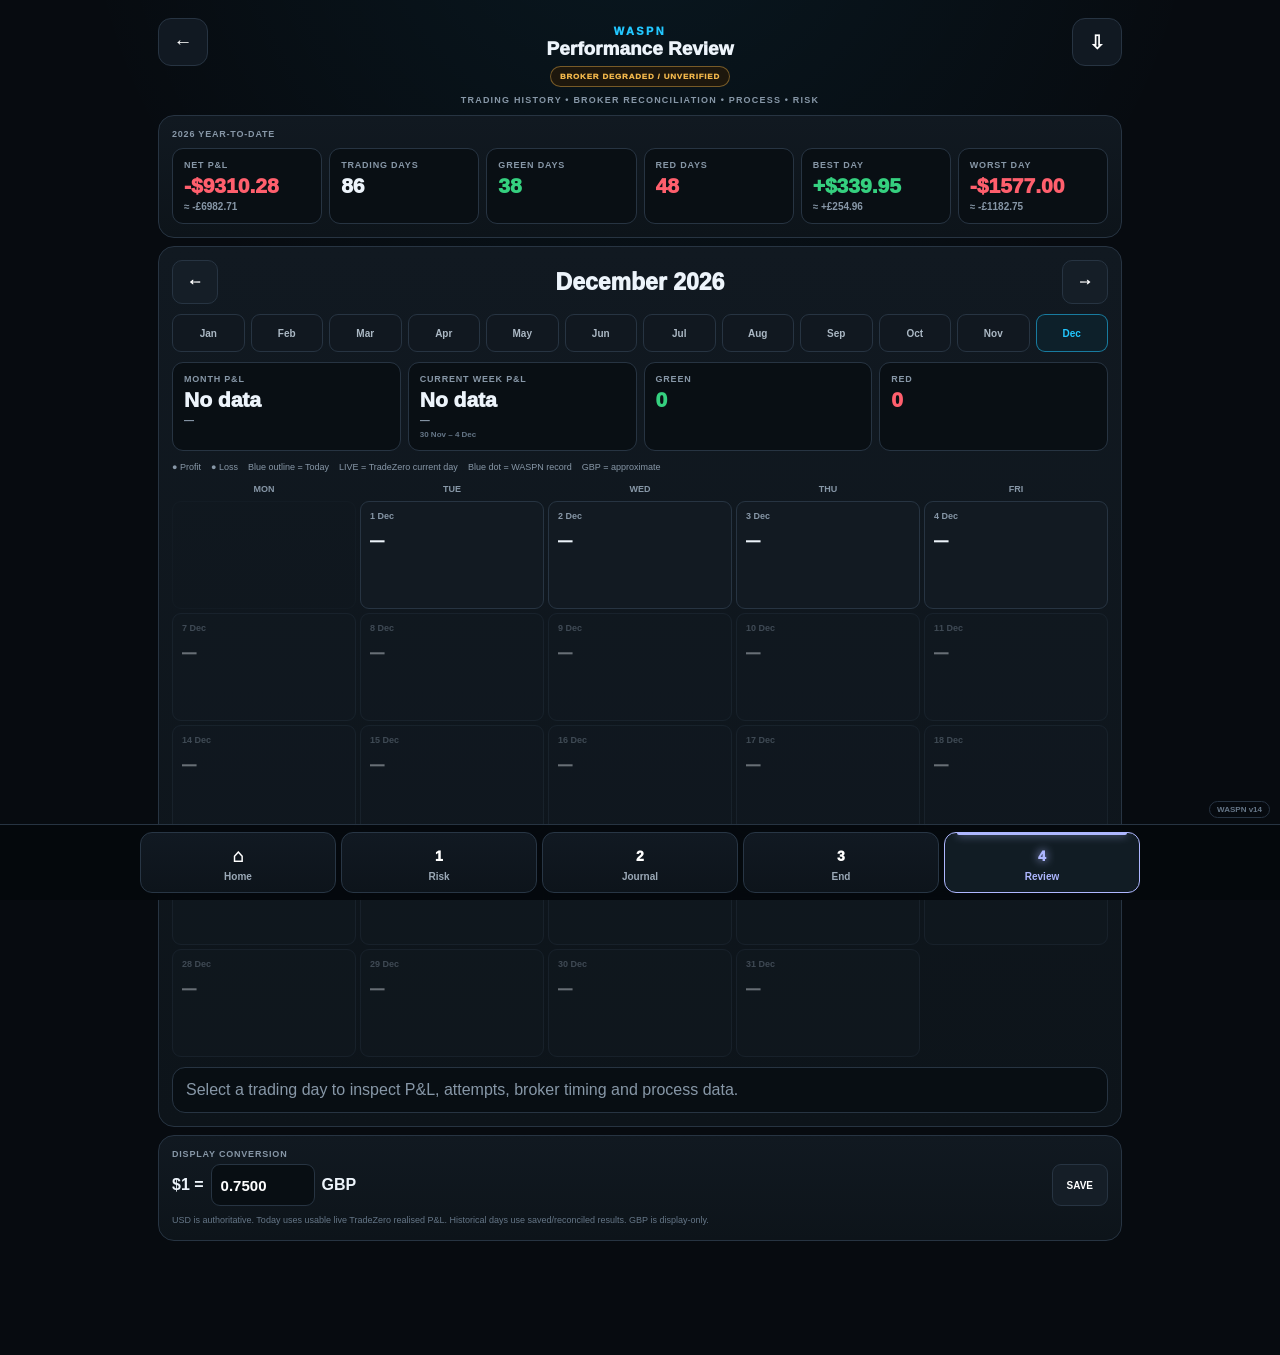
==== commit 8b6ce6d6: "Use confirmed fee-adjusted Nov 4 P&L as Review fallback" ====
--- a/calendar-2026.html
+++ b/calendar-2026.html
@@ -796,7 +796,9 @@
   "2026-10-29":24.22,
   "2026-10-30":-31.87,
   // Fee-adjusted TradeZero execution CSV reconciled on 2026-11-04.
-  "2026-11-03":129.49
+  "2026-11-03":129.49,
+  // TradeZero execution report reconciled 2026-11-05 (gross +109.00, fees 4.79).
+  "2026-11-04":104.21
 };
 
 const months = [
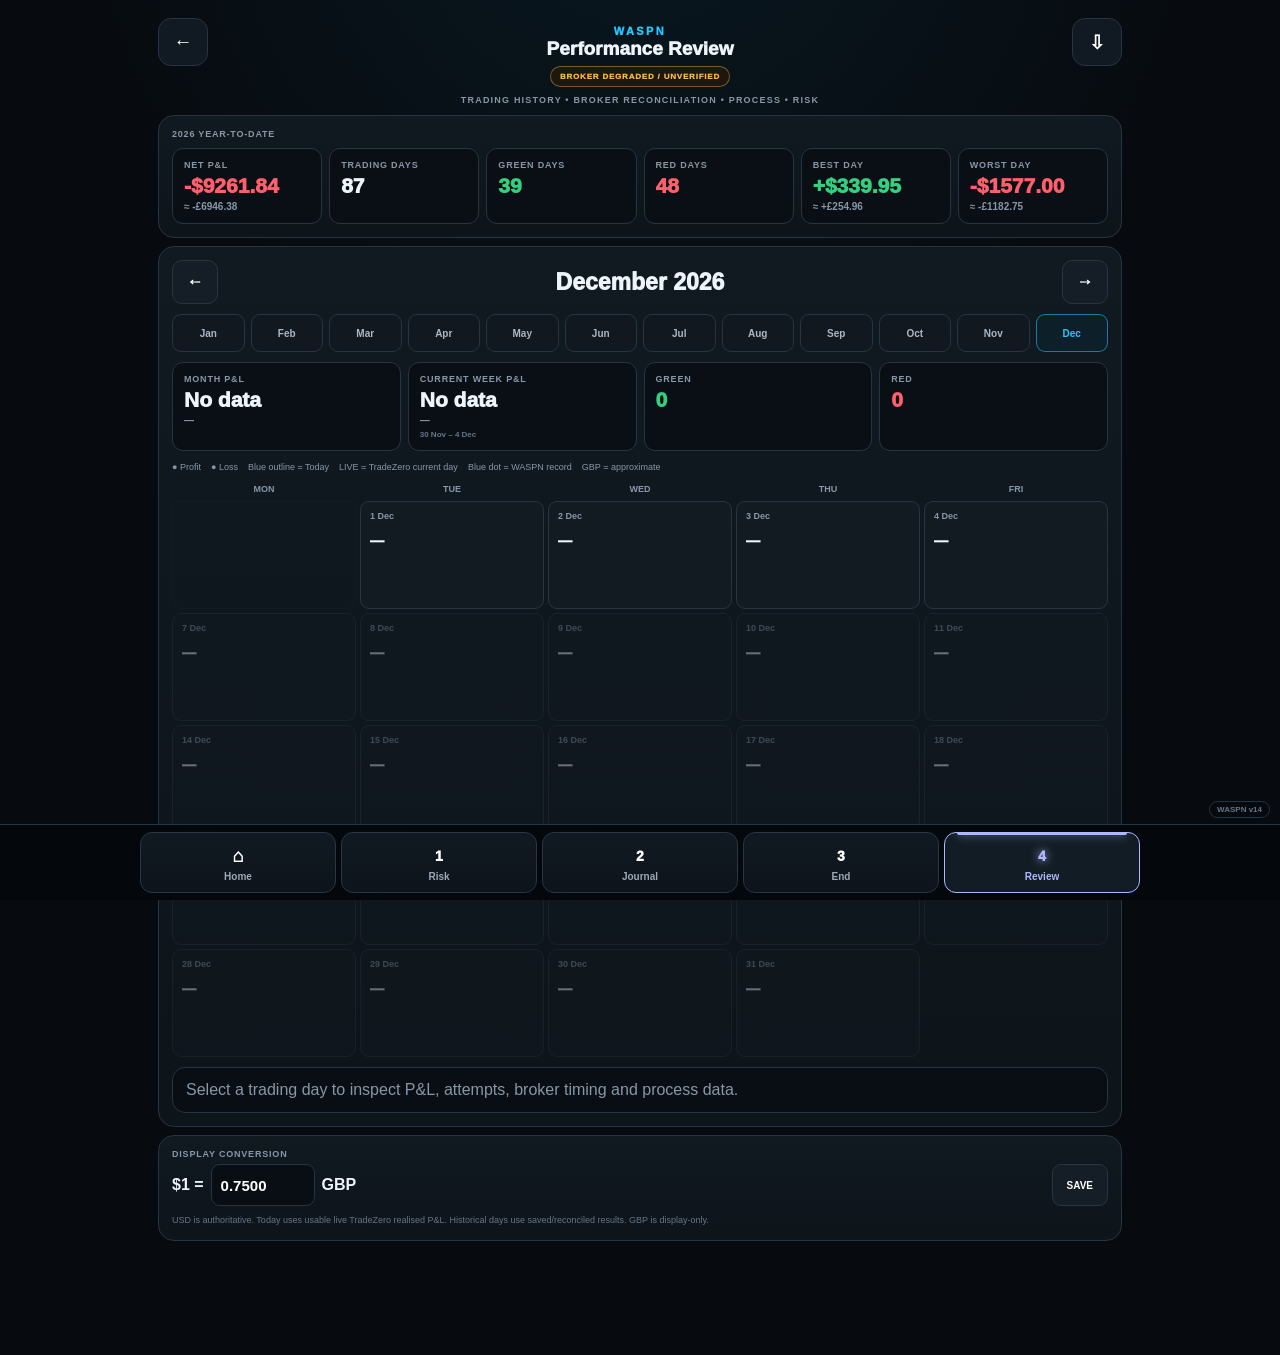
==== commit 4ff2cd3f: "Add confirmed Nov 5 broker net to Review historical fallback" ====
--- a/calendar-2026.html
+++ b/calendar-2026.html
@@ -798,7 +798,9 @@
   // Fee-adjusted TradeZero execution CSV reconciled on 2026-11-04.
   "2026-11-03":129.49,
   // TradeZero execution report reconciled 2026-11-05 (gross +109.00, fees 4.79).
-  "2026-11-04":104.21
+  "2026-11-04":104.21,
+  // TradeZero execution report reconciled 2026-11-06 (gross +55.00, fees 6.56).
+  "2026-11-05":48.44
 };
 
 const months = [
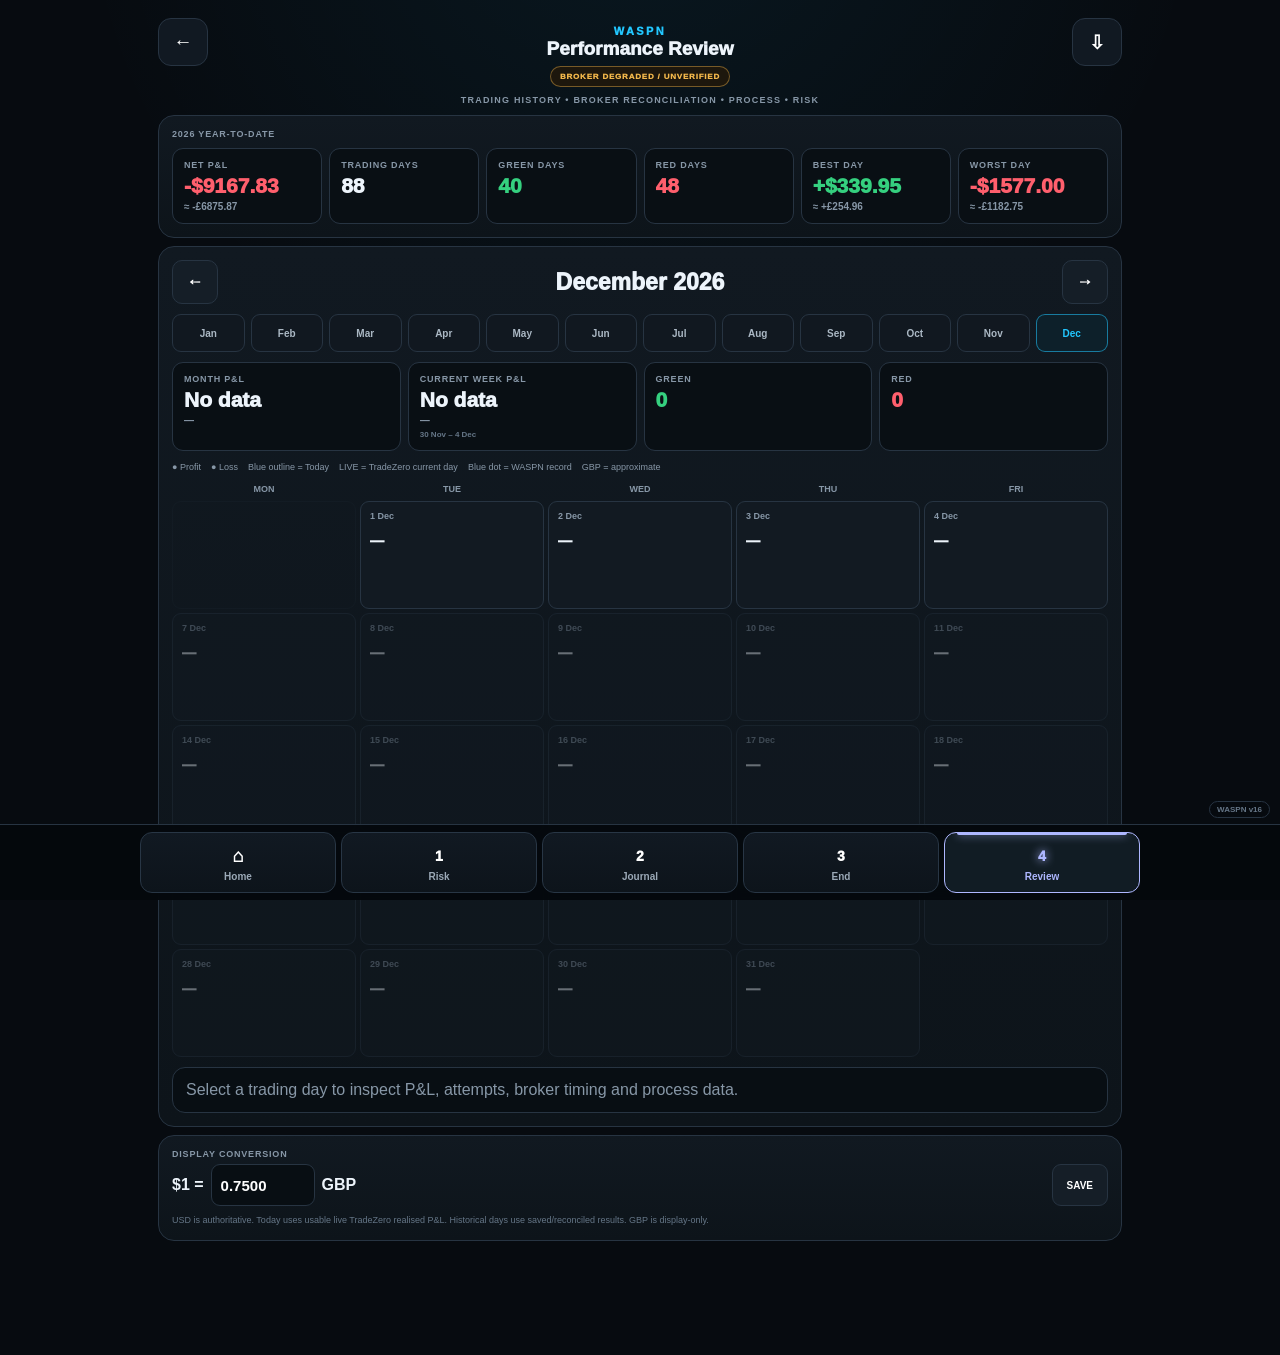
==== commit a75bbd99: "Record Friday broker execution net as pending settlement and refresh app" ====
--- a/calendar-2026.html
+++ b/calendar-2026.html
@@ -697,7 +697,7 @@
 
 </div>
 
-<script src="session-rules.js?v=4"></script>
+<script src="session-rules.js?v=6"></script>
 <script src="tradezero-live.js?v=4"></script>
 
 <script>
@@ -800,7 +800,10 @@
   // TradeZero execution report reconciled 2026-11-05 (gross +109.00, fees 4.79).
   "2026-11-04":104.21,
   // TradeZero execution report reconciled 2026-11-06 (gross +55.00, fees 6.56).
-  "2026-11-05":48.44
+  "2026-11-05":48.44,
+  // Broker historical execution net proceeds, NOT settled (settlement 2026-11-09).
+  // Four fills, +110.10 gross, −16.09 proceeds deductions = +94.01 provisional net.
+  "2026-11-06":94.01
 };
 
 const months = [
@@ -941,6 +944,38 @@
     day ||
     getJournal()[date] ||
     {};
+
+  // Finalized TradeZero execution report outranks any older live gross,
+  // rounded value or journal estimate saved on the device for this date.
+  // Current-day live P&L is handled above and remains unchanged.
+  if(date === "2026-11-05"){
+    return {
+      value:tradingData["2026-11-05"],
+      source:"TradeZero execution report · net after fees",
+      live:false
+    };
+  }
+
+  // Read-only TradeZero execution net for Friday; historical broker record
+  // was retrieved but has no settlement-complete indicator (T+1 Monday).
+  // Override stale +110.10 gross on this closed date, except if a future
+  // explicitly confirmed settled journal value has superseded the snapshot.
+  if(date === "2026-11-06"){
+    if(typeof record.brokerDailyNetSource === "string" &&
+       /SETTLED_CONFIRMED|FINAL_SETTLED/.test(record.brokerDailyNetSource) &&
+       Number.isFinite(record.brokerDailyNet)){
+      return {
+        value:record.brokerDailyNet,
+        source:"Broker settlement confirmed",
+        live:false
+      };
+    }
+    return {
+      value:tradingData["2026-11-06"],
+      source:"TradeZero execution net · settlement pending 9 Nov",
+      live:false
+    };
+  }
 
   if(
     typeof record.brokerDailyNet === "number" &&
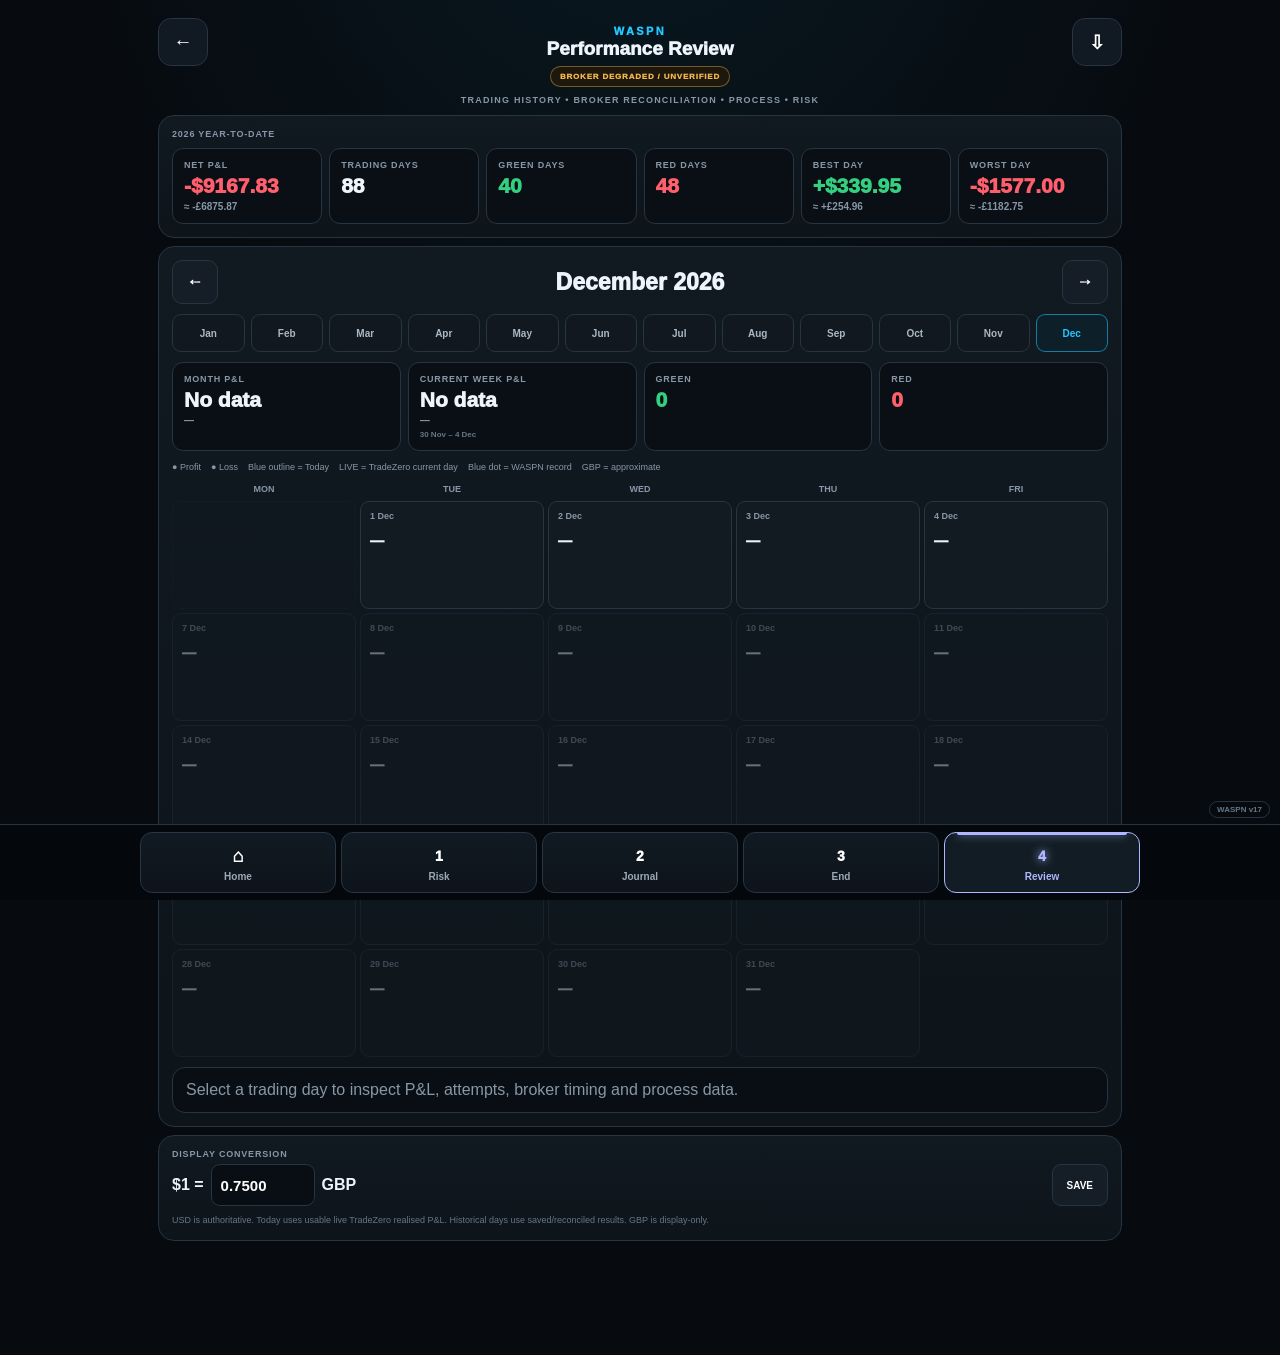
==== commit bf5d19df: "Use uploaded Nov 6 execution CSV for accurate fee breakdown and pending net" ====
--- a/calendar-2026.html
+++ b/calendar-2026.html
@@ -801,7 +801,7 @@
   "2026-11-04":104.21,
   // TradeZero execution report reconciled 2026-11-06 (gross +55.00, fees 6.56).
   "2026-11-05":48.44,
-  // Broker historical execution net proceeds, NOT settled (settlement 2026-11-09).
+  // User-supplied TradeZero execution CSV verified: NET +94.01, not settled (S/D 2026-11-09).
   // Four fills, +110.10 gross, −16.09 proceeds deductions = +94.01 provisional net.
   "2026-11-06":94.01
 };
@@ -972,7 +972,7 @@
     }
     return {
       value:tradingData["2026-11-06"],
-      source:"TradeZero execution net · settlement pending 9 Nov",
+      source:"TradeZero CSV net · settlement pending 9 Nov",
       live:false
     };
   }
